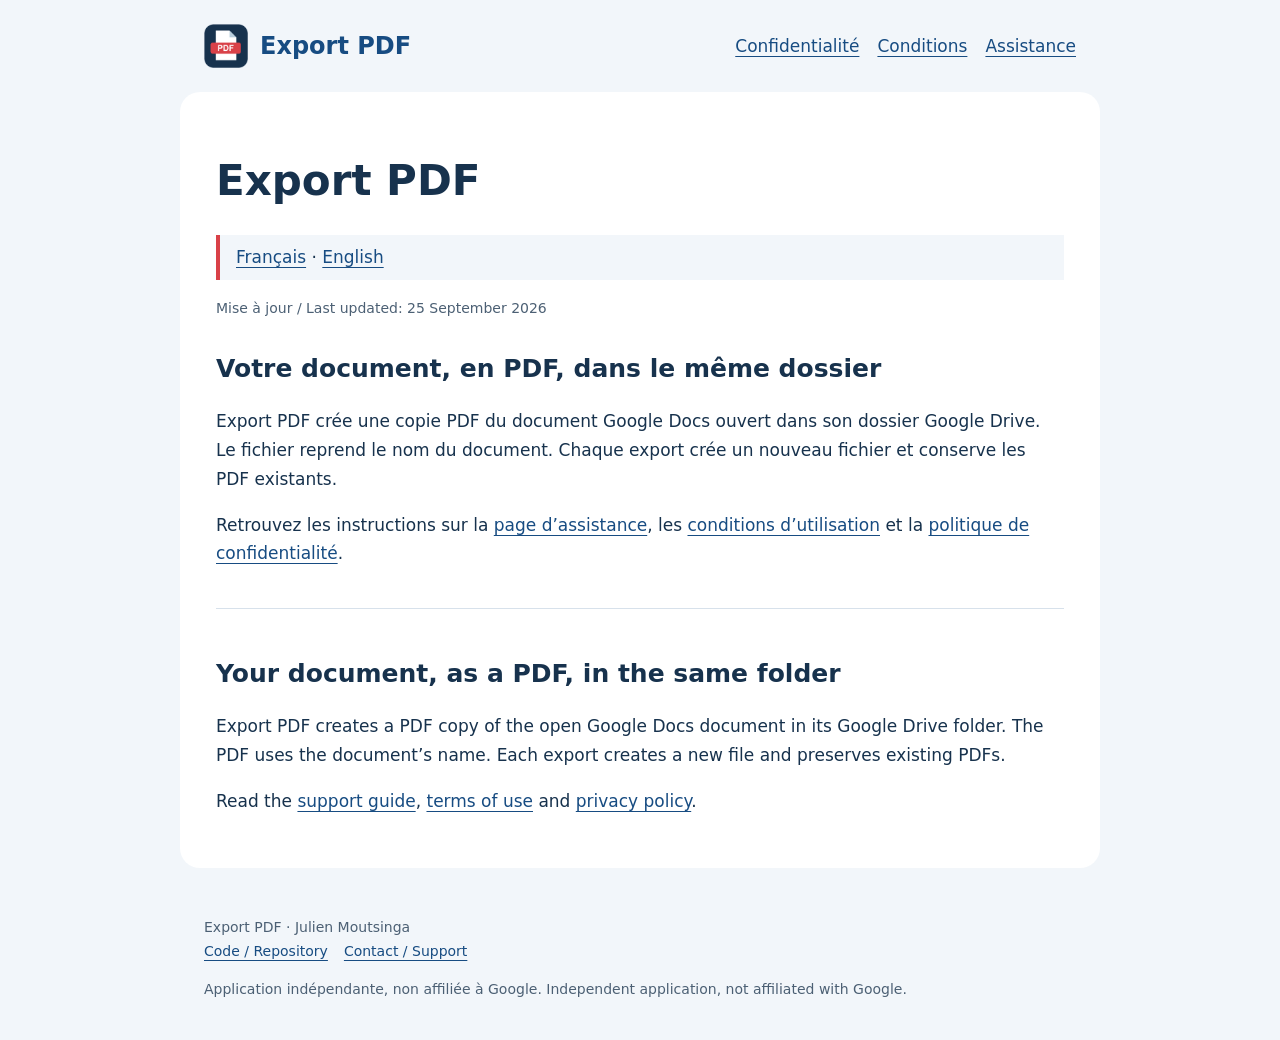
==== marketplace_pages/index.html @ 15d7d667 "Add GitHub Pages marketplace site and assets Contains all mandatory assets to be able to publish the" ====
<!doctype html>
<html lang="fr"><head><meta charset="utf-8"><meta name="viewport" content="width=device-width,initial-scale=1"><meta name="description" content="Export PDF — Export PDF, documentation en français et en anglais."><title>Export PDF | Export PDF</title><link rel="stylesheet" href="styles.css"><link rel="icon" href="../assets/icons/export-pdf-icon-32.png"></head><body>
<header><a class="brand" href="index.html"><img src="../assets/icons/export-pdf-icon-128.png" alt="" width="44" height="44">Export PDF</a><nav aria-label="Navigation"><a href="privacy.html">Confidentialité</a><a href="terms.html">Conditions</a><a href="support.html">Assistance</a></nav></header>
<main><h1>Export PDF</h1><p class="lang"><a href="#fr" lang="fr">Français</a> · <a href="#en" lang="en">English</a></p><p class="meta">Mise à jour / Last updated: 25 September 2026</p><section id="fr" lang="fr" aria-label="Français"><h2>Votre document, en PDF, dans le même dossier</h2><p>Export PDF crée une copie PDF du document Google Docs ouvert dans son dossier Google Drive. Le fichier reprend le nom du document. Chaque export crée un nouveau fichier et conserve les PDF existants.</p><p>Retrouvez les instructions sur la <a href="support.html#fr">page d’assistance</a>, les <a href="terms.html#fr">conditions d’utilisation</a> et la <a href="privacy.html#fr">politique de confidentialité</a>.</p></section><section id="en" lang="en" aria-label="English"><h2>Your document, as a PDF, in the same folder</h2><p>Export PDF creates a PDF copy of the open Google Docs document in its Google Drive folder. The PDF uses the document’s name. Each export creates a new file and preserves existing PDFs.</p><p>Read the <a href="support.html#en">support guide</a>, <a href="terms.html#en">terms of use</a> and <a href="privacy.html#en">privacy policy</a>.</p></section></main>
<footer>Export PDF · Julien Moutsinga<br><a href="https://github.com/jmoutsinga/google-drive-export-gdoc-to-pdf">Code / Repository</a><a href="support.html">Contact / Support</a><p>Application indépendante, non affiliée à Google. Independent application, not affiliated with Google.</p></footer></body></html>
---- marketplace_pages/styles.css ----
*{box-sizing:border-box}html{scroll-behavior:smooth}body{margin:0;background:#f2f6fa;color:#17324d;font:17px/1.7 system-ui,sans-serif}header,main,footer{max-width:920px;margin:auto;padding:24px}header{display:flex;align-items:center;justify-content:space-between;gap:20px;flex-wrap:wrap}.brand{font-size:24px;font-weight:800;text-decoration:none;display:flex;align-items:center;gap:12px}.brand img{width:44px;height:44px}nav{display:flex;gap:18px;flex-wrap:wrap}a{color:#174c82;text-underline-offset:4px}a:hover{color:#ae2732}a:focus-visible{outline:3px solid #d94148;outline-offset:4px}main{background:white;border-radius:20px;padding:36px;margin-bottom:24px}h1{font-size:clamp(28px,5vw,42px);line-height:1.2}h2{font-size:25px;line-height:1.35;margin-top:32px}h3{font-size:20px;margin-top:26px}.meta,footer{font-size:14px;color:#4c6074}.lang{border-left:4px solid #d94148;padding:8px 16px;background:#f2f6fa}section+section{border-top:1px solid #d7e1eb;margin-top:40px;padding-top:16px}li{margin:8px 0}code{overflow-wrap:anywhere}footer a{margin-right:16px}@media(max-width:600px){main{border-radius:0;padding:24px}header{padding:20px}nav{font-size:15px}}
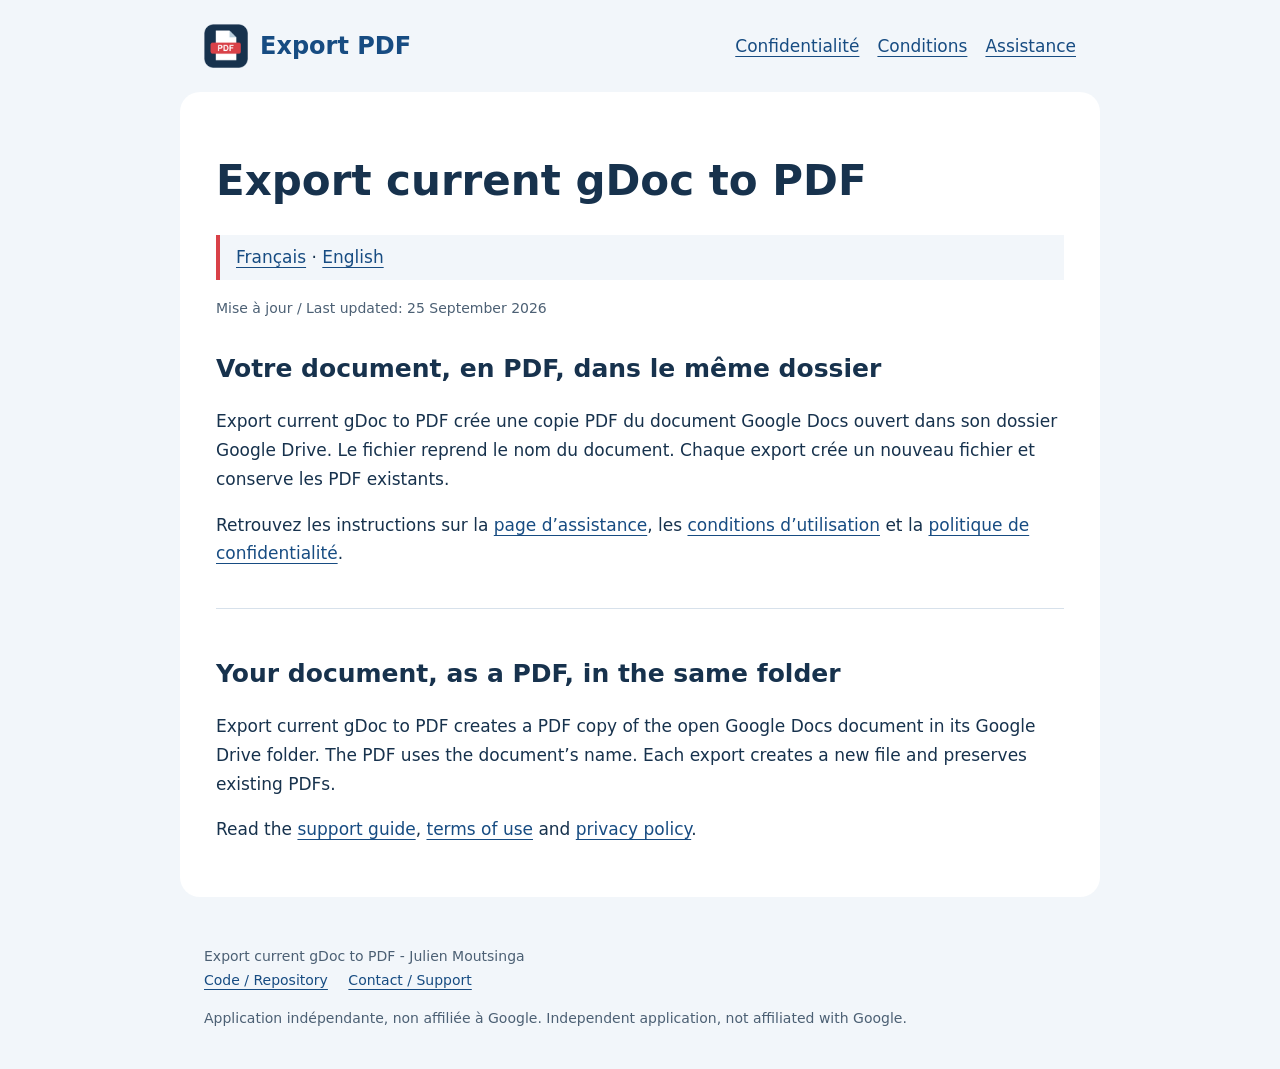
==== commit 0076e1b5: "Fixing page title to rxact match extension name" ====
--- a/marketplace_pages/index.html
+++ b/marketplace_pages/index.html
@@ -1,5 +1,39 @@
 <!doctype html>
-<html lang="fr"><head><meta charset="utf-8"><meta name="viewport" content="width=device-width,initial-scale=1"><meta name="description" content="Export PDF — Export PDF, documentation en français et en anglais."><title>Export PDF | Export PDF</title><link rel="stylesheet" href="styles.css"><link rel="icon" href="../assets/icons/export-pdf-icon-32.png"></head><body>
-<header><a class="brand" href="index.html"><img src="../assets/icons/export-pdf-icon-128.png" alt="" width="44" height="44">Export PDF</a><nav aria-label="Navigation"><a href="privacy.html">Confidentialité</a><a href="terms.html">Conditions</a><a href="support.html">Assistance</a></nav></header>
-<main><h1>Export PDF</h1><p class="lang"><a href="#fr" lang="fr">Français</a> · <a href="#en" lang="en">English</a></p><p class="meta">Mise à jour / Last updated: 25 September 2026</p><section id="fr" lang="fr" aria-label="Français"><h2>Votre document, en PDF, dans le même dossier</h2><p>Export PDF crée une copie PDF du document Google Docs ouvert dans son dossier Google Drive. Le fichier reprend le nom du document. Chaque export crée un nouveau fichier et conserve les PDF existants.</p><p>Retrouvez les instructions sur la <a href="support.html#fr">page d’assistance</a>, les <a href="terms.html#fr">conditions d’utilisation</a> et la <a href="privacy.html#fr">politique de confidentialité</a>.</p></section><section id="en" lang="en" aria-label="English"><h2>Your document, as a PDF, in the same folder</h2><p>Export PDF creates a PDF copy of the open Google Docs document in its Google Drive folder. The PDF uses the document’s name. Each export creates a new file and preserves existing PDFs.</p><p>Read the <a href="support.html#en">support guide</a>, <a href="terms.html#en">terms of use</a> and <a href="privacy.html#en">privacy policy</a>.</p></section></main>
-<footer>Export PDF · Julien Moutsinga<br><a href="https://github.com/jmoutsinga/google-drive-export-gdoc-to-pdf">Code / Repository</a><a href="support.html">Contact / Support</a><p>Application indépendante, non affiliée à Google. Independent application, not affiliated with Google.</p></footer></body></html>+<html lang="fr">
+<head>
+    <meta charset="utf-8">
+    <meta name="viewport" content="width=device-width,initial-scale=1">
+    <meta name="description" content="Export current gDoc to PDF, documentation en français et en anglais.">
+    <title>Export current gDoc to PDF</title>
+    <link rel="stylesheet" href="styles.css">
+    <link rel="icon" href="../assets/icons/export-pdf-icon-32.png">
+</head>
+<body>
+<header><a class="brand" href="index.html">
+    <img src="../assets/icons/export-pdf-icon-128.png" alt="" width="44" height="44">Export PDF</a>
+    <nav aria-label="Navigation"><a href="privacy.html">Confidentialité</a><a href="terms.html">Conditions</a><a
+            href="support.html">Assistance</a></nav>
+</header>
+<main><h1>Export current gDoc to PDF</h1>
+    <p class="lang"><a href="#fr" lang="fr">Français</a> · <a href="#en" lang="en">English</a></p>
+    <p class="meta">Mise à jour / Last updated: 25 September 2026</p>
+    <section id="fr" lang="fr" aria-label="Français"><h2>Votre document, en PDF, dans le même dossier</h2>
+        <p>Export current gDoc to PDF crée une copie PDF du document Google Docs ouvert dans son dossier Google Drive. Le fichier
+            reprend le nom du document. Chaque export crée un nouveau fichier et conserve les PDF existants.</p>
+        <p>Retrouvez les instructions sur la <a href="support.html#fr">page d’assistance</a>, les <a
+                href="terms.html#fr">conditions d’utilisation</a> et la <a href="privacy.html#fr">politique de
+            confidentialité</a>.</p></section>
+    <section id="en" lang="en" aria-label="English"><h2>Your document, as a PDF, in the same folder</h2>
+        <p>Export current gDoc to PDF creates a PDF copy of the open Google Docs document in its Google Drive folder. The PDF uses the
+            document’s name. Each export creates a new file and preserves existing PDFs.</p>
+        <p>Read the <a href="support.html#en">support guide</a>, <a href="terms.html#en">terms of use</a> and <a
+                href="privacy.html#en">privacy policy</a>.</p></section>
+</main>
+<footer>
+    Export current gDoc to PDF - Julien Moutsinga<br>
+    <a href="https://github.com/jmoutsinga/google-drive-export-gdoc-to-pdf">Code / Repository</a>
+    <a href="support.html">Contact / Support</a>
+    <p>Application indépendante, non affiliée à Google. Independent application, not affiliated with Google.</p>
+</footer>
+</body>
+</html>
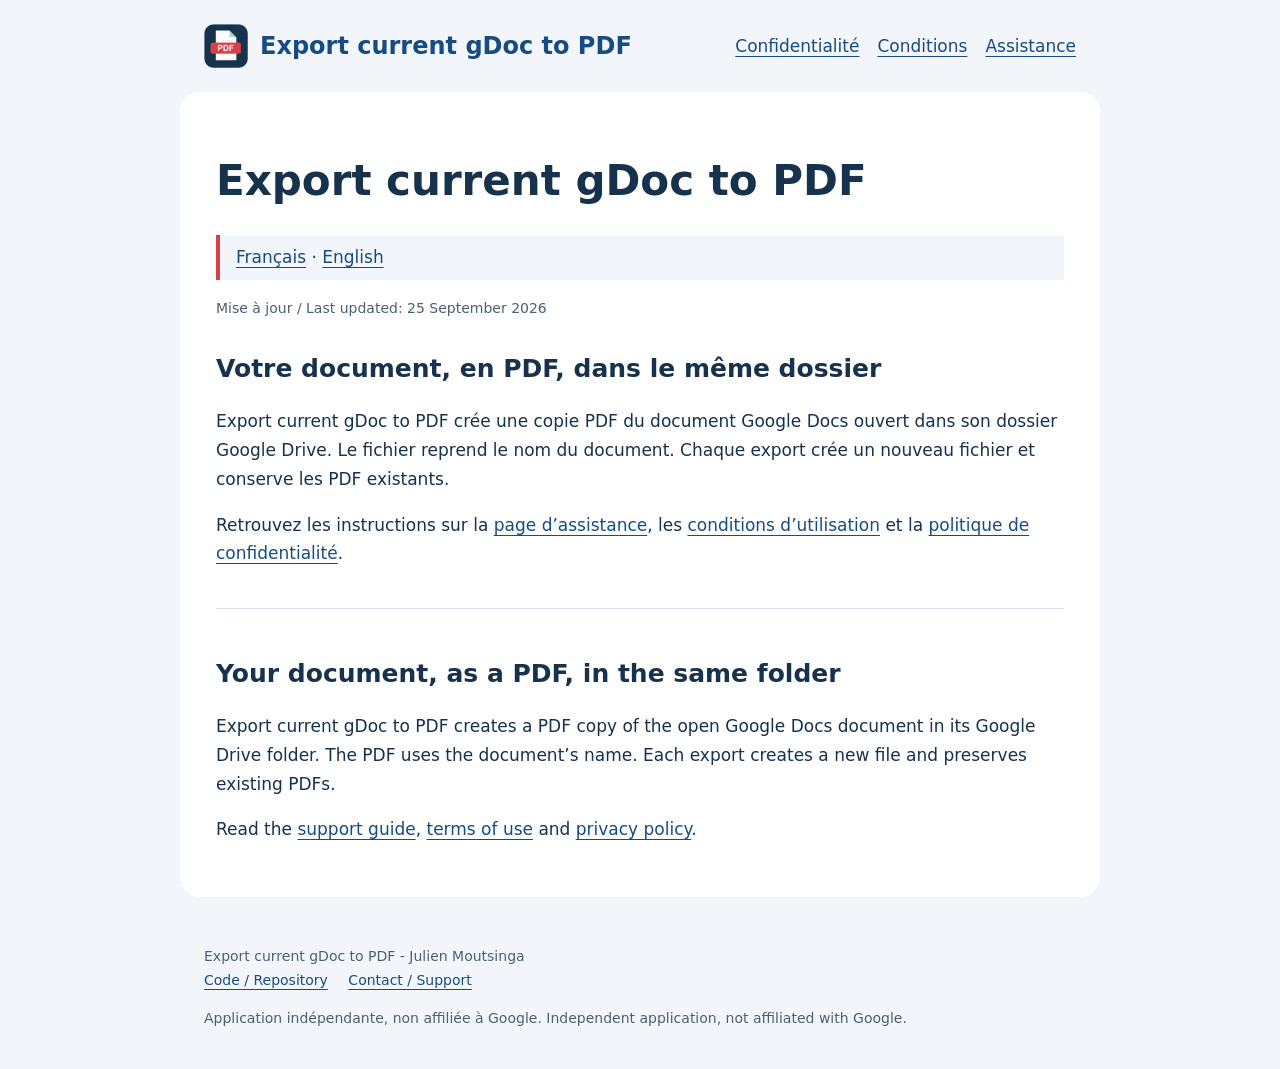
==== commit 5ae7947d: "Fixing page title to exact match extension name" ====
--- a/marketplace_pages/index.html
+++ b/marketplace_pages/index.html
@@ -10,7 +10,7 @@
 </head>
 <body>
 <header><a class="brand" href="index.html">
-    <img src="../assets/icons/export-pdf-icon-128.png" alt="" width="44" height="44">Export PDF</a>
+    <img src="../assets/icons/export-pdf-icon-128.png" alt="" width="44" height="44">Export current gDoc to PDF</a>
     <nav aria-label="Navigation"><a href="privacy.html">Confidentialité</a><a href="terms.html">Conditions</a><a
             href="support.html">Assistance</a></nav>
 </header>
@@ -18,13 +18,15 @@
     <p class="lang"><a href="#fr" lang="fr">Français</a> · <a href="#en" lang="en">English</a></p>
     <p class="meta">Mise à jour / Last updated: 25 September 2026</p>
     <section id="fr" lang="fr" aria-label="Français"><h2>Votre document, en PDF, dans le même dossier</h2>
-        <p>Export current gDoc to PDF crée une copie PDF du document Google Docs ouvert dans son dossier Google Drive. Le fichier
+        <p>Export current gDoc to PDF crée une copie PDF du document Google Docs ouvert dans son dossier Google Drive.
+            Le fichier
             reprend le nom du document. Chaque export crée un nouveau fichier et conserve les PDF existants.</p>
         <p>Retrouvez les instructions sur la <a href="support.html#fr">page d’assistance</a>, les <a
                 href="terms.html#fr">conditions d’utilisation</a> et la <a href="privacy.html#fr">politique de
             confidentialité</a>.</p></section>
     <section id="en" lang="en" aria-label="English"><h2>Your document, as a PDF, in the same folder</h2>
-        <p>Export current gDoc to PDF creates a PDF copy of the open Google Docs document in its Google Drive folder. The PDF uses the
+        <p>Export current gDoc to PDF creates a PDF copy of the open Google Docs document in its Google Drive folder.
+            The PDF uses the
             document’s name. Each export creates a new file and preserves existing PDFs.</p>
         <p>Read the <a href="support.html#en">support guide</a>, <a href="terms.html#en">terms of use</a> and <a
                 href="privacy.html#en">privacy policy</a>.</p></section>
